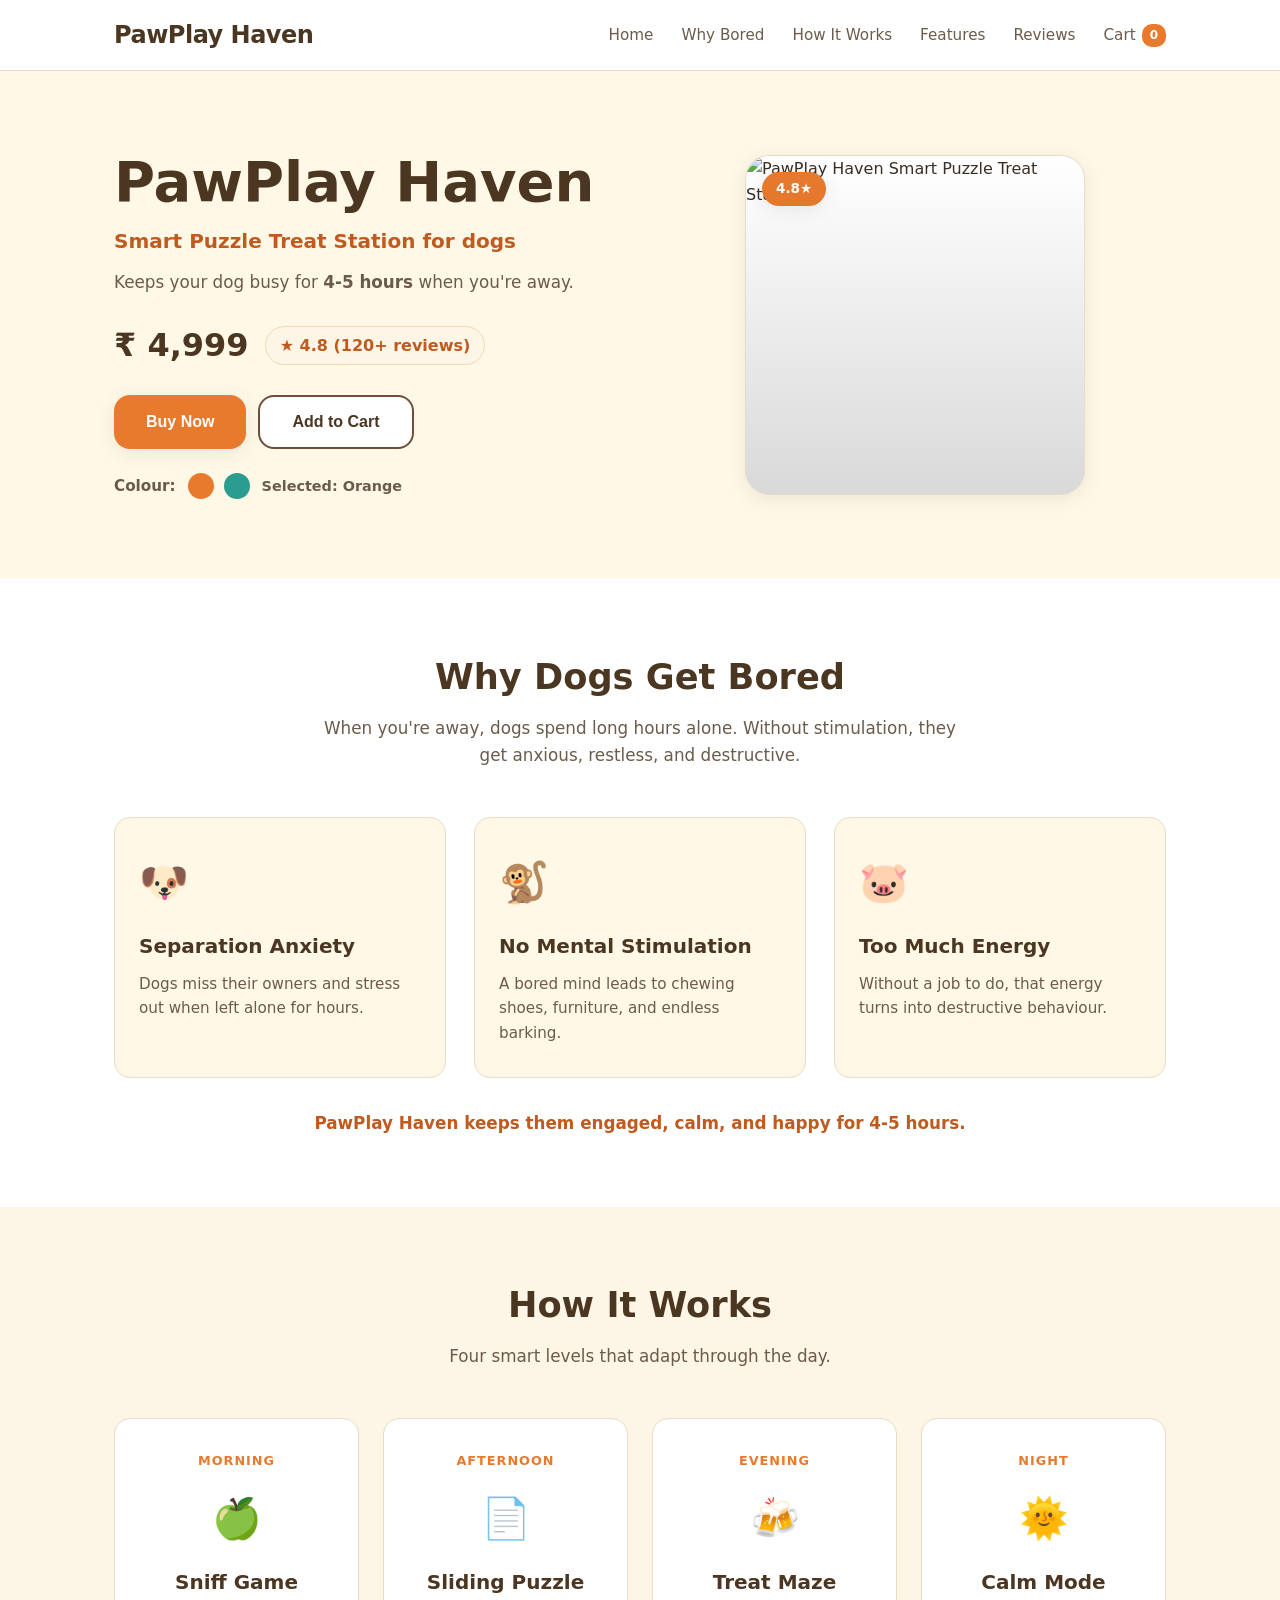
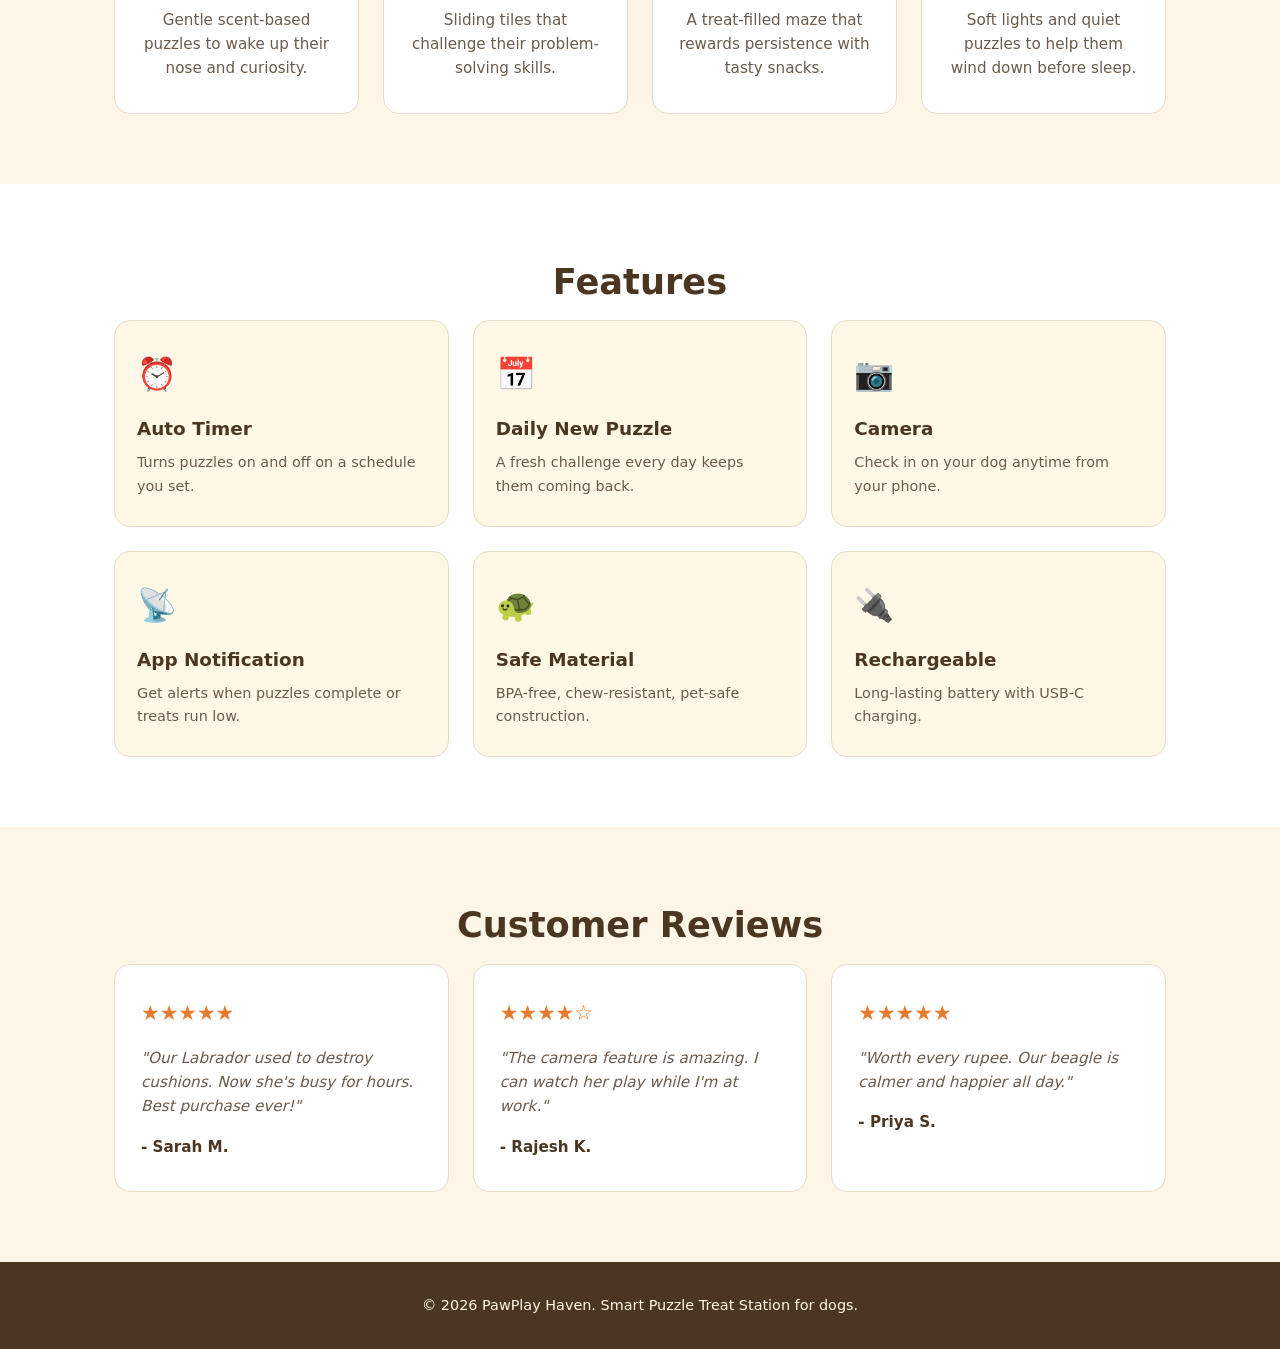
==== index.html @ de4c468c "Build PawPlay Haven online shop" ====
<!DOCTYPE html>
<html lang="en">
<head>
<meta charset="UTF-8">
<meta name="viewport" content="width=device-width, initial-scale=1.0">
<title>PawPlay Haven - Smart Puzzle Treat Station</title>
<link rel="stylesheet" href="styles.css">
</head>
<body>
<header class="header">
<nav class="nav">
<div class="logo">PawPlay Haven</div>
<ul class="nav-links">
<li><a href="#home">Home</a></li>
<li><a href="#bored">Why Bored</a></li>
<li><a href="#works">How It Works</a></li>
<li><a href="#features">Features</a></li>
<li><a href="#reviews">Reviews</a></li>
<li><a href="cart.html" class="nav-cart">Cart <span id="cart-count">0</span></a></li>
</ul>
<div class="nav-mobile" id="nav-mobile">&#9776;</div>
</nav>
</header>

<section id="home" class="hero">
<div class="hero-content">
<h1>PawPlay Haven</h1>
<p class="tagline">Smart Puzzle Treat Station for dogs</p>
<p class="desc">Keeps your dog busy for <strong>4-5 hours</strong> when you're away.</p>
<div class="price-box">
<span class="price">&#8377; 4,999</span>
<span class="rating">&#9733; 4.8 (120+ reviews)</span>
</div>
<div class="hero-actions">
<button class="btn-buy" onclick="goToCheckout()">Buy Now</button>
<button class="btn-cart" onclick="addToCart()">Add to Cart</button>
</div>
<div class="colours">
<span class="label">Colour:</span>
<div class="colour-swatches">
<div class="swatch swatch-orange" data-colour="Orange" onclick="selectColour(this,'Orange')"></div>
<div class="swatch swatch-teal" data-colour="Teal" onclick="selectColour(this,'Teal')"></div>
</div>
<span id="selected-colour" class="selected-colour">Selected: Orange</span>
</div>
</div>
<div class="hero-image">
<div class="product-card">
<div class="product-badge">4.8&#9733;</div>
<img src="https://images.unsplash.com/photo-1585110396000-9ff1a3c3b35d?w=500&q=80" alt="PawPlay Haven Smart Puzzle Treat Station" class="product-img">
<div class="product-overlay"></div>
</div>
</div>
</section>

<section id="bored" class="section section-bored">
<div class="container">
<h2 class="section-title">Why Dogs Get Bored</h2>
<p class="section-intro">When you're away, dogs spend long hours alone. Without stimulation, they get anxious, restless, and destructive.</p>
<div class="bored-grid">
<div class="bored-card">
<div class="bored-icon">&#128054;</div>
<h3>Separation Anxiety</h3>
<p>Dogs miss their owners and stress out when left alone for hours.</p>
</div>
<div class="bored-card">
<div class="bored-icon">&#128018;</div>
<h3>No Mental Stimulation</h3>
<p>A bored mind leads to chewing shoes, furniture, and endless barking.</p>
</div>
<div class="bored-card">
<div class="bored-icon">&#128055;</div>
<h3>Too Much Energy</h3>
<p>Without a job to do, that energy turns into destructive behaviour.</p>
</div>
</div>
<p class="bored-note">PawPlay Haven keeps them engaged, calm, and happy for 4-5 hours.</p>
</div>
</section>

<section id="works" class="section section-works">
<div class="container">
<h2 class="section-title">How It Works</h2>
<p class="section-intro">Four smart levels that adapt through the day.</p>
<div class="levels-grid">
<div class="level-card">
<div class="level-badge">Morning</div>
<div class="level-icon">&#127823;</div>
<h3>Sniff Game</h3>
<p>Gentle scent-based puzzles to wake up their nose and curiosity.</p>
</div>
<div class="level-card">
<div class="level-badge">Afternoon</div>
<div class="level-icon">&#128196;</div>
<h3>Sliding Puzzle</h3>
<p>Sliding tiles that challenge their problem-solving skills.</p>
</div>
<div class="level-card">
<div class="level-badge">Evening</div>
<div class="level-icon">&#127867;</div>
<h3>Treat Maze</h3>
<p>A treat-filled maze that rewards persistence with tasty snacks.</p>
</div>
<div class="level-card">
<div class="level-badge">Night</div>
<div class="level-icon">&#127774;</div>
<h3>Calm Mode</h3>
<p>Soft lights and quiet puzzles to help them wind down before sleep.</p>
</div>
</div>
</div>
</section>

<section id="features" class="section section-features">
<div class="container">
<h2 class="section-title">Features</h2>
<div class="features-grid">
<div class="feature-card">
<div class="feature-icon">&#9200;</div>
<h3>Auto Timer</h3>
<p>Turns puzzles on and off on a schedule you set.</p>
</div>
<div class="feature-card">
<div class="feature-icon">&#128197;</div>
<h3>Daily New Puzzle</h3>
<p>A fresh challenge every day keeps them coming back.</p>
</div>
<div class="feature-card">
<div class="feature-icon">&#128247;</div>
<h3>Camera</h3>
<p>Check in on your dog anytime from your phone.</p>
</div>
<div class="feature-card">
<div class="feature-icon">&#128225;</div>
<h3>App Notification</h3>
<p>Get alerts when puzzles complete or treats run low.</p>
</div>
<div class="feature-card">
<div class="feature-icon">&#128034;</div>
<h3>Safe Material</h3>
<p>BPA-free, chew-resistant, pet-safe construction.</p>
</div>
<div class="feature-card">
<div class="feature-icon">&#128268;</div>
<h3>Rechargeable</h3>
<p>Long-lasting battery with USB-C charging.</p>
</div>
</div>
</div>
</section>

<section id="reviews" class="section section-reviews">
<div class="container">
<h2 class="section-title">Customer Reviews</h2>
<div class="reviews-grid">
<div class="review-card">
<div class="review-stars">&#9733;&#9733;&#9733;&#9733;&#9733;</div>
<p class="review-text">"Our Labrador used to destroy cushions. Now she's busy for hours. Best purchase ever!"</p>
<p class="review-author">- Sarah M.</p>
</div>
<div class="review-card">
<div class="review-stars">&#9733;&#9733;&#9733;&#9733;&#9734;</div>
<p class="review-text">"The camera feature is amazing. I can watch her play while I'm at work."</p>
<p class="review-author">- Rajesh K.</p>
</div>
<div class="review-card">
<div class="review-stars">&#9733;&#9733;&#9733;&#9733;&#9733;</div>
<p class="review-text">"Worth every rupee. Our beagle is calmer and happier all day."</p>
<p class="review-author">- Priya S.</p>
</div>
</div>
</div>
</section>

<footer class="footer">
<div class="container">
<p>&copy; 2026 PawPlay Haven. Smart Puzzle Treat Station for dogs.</p>
</div>
</footer>

<script src="script.js"></script>
</body>
</html>
---- styles.css ----
* {
  margin: 0;
  padding: 0;
  box-sizing: border-box;
}

:root {
  --orange: #E87A2E;
  --orange-dark: #C05A1E;
  --cream: #FFF8E7;
  --cream-light: #FDF5E6;
  --brown: #6F4E37;
  --brown-dark: #4B3621;
  --teal: #2A9D8F;
  --text: #3A2E24;
  --text-light: #6B5B4B;
  --white: #FFFFFF;
  --shadow: 0 4px 20px rgba(0,0,0,0.08);
  --radius: 16px;
}

html {
  scroll-behavior: smooth;
}

body {
  font-family: 'Segoe UI', system-ui, -apple-system, sans-serif;
  color: var(--text);
  background: var(--cream);
  line-height: 1.6;
}

.container {
  max-width: 1100px;
  margin: 0 auto;
  padding: 0 24px;
}

/* Header */
.header {
  background: var(--white);
  border-bottom: 1px solid #E8DCC8;
  position: sticky;
  top: 0;
  z-index: 100;
}

.nav {
  display: flex;
  align-items: center;
  justify-content: space-between;
  padding: 16px 24px;
  max-width: 1100px;
  margin: 0 auto;
}

.logo {
  font-size: 1.5rem;
  font-weight: 800;
  color: var(--brown-dark);
  letter-spacing: -0.5px;
}

.nav-links {
  display: flex;
  align-items: center;
  gap: 28px;
  list-style: none;
}

.nav-links a {
  text-decoration: none;
  color: var(--text-light);
  font-weight: 500;
  font-size: 0.95rem;
  transition: color 0.2s;
}

.nav-links a:hover {
  color: var(--orange);
}

.nav-links a.active {
  color: var(--orange);
}

.nav-cart {
  display: flex;
  align-items: center;
  gap: 6px;
}

.nav-cart span {
  background: var(--orange);
  color: var(--white);
  font-size: 0.75rem;
  padding: 2px 8px;
  border-radius: 10px;
  font-weight: 700;
}

.nav-mobile {
  display: none;
  font-size: 1.5rem;
  color: var(--brown-dark);
  cursor: pointer;
}

/* Hero */
.hero {
  display: grid;
  grid-template-columns: 1fr 1fr;
  gap: 48px;
  align-items: center;
  padding: 80px 24px;
  max-width: 1100px;
  margin: 0 auto;
}

.hero-content h1 {
  font-size: 3.5rem;
  color: var(--brown-dark);
  line-height: 1.1;
  margin-bottom: 12px;
}

.tagline {
  font-size: 1.25rem;
  color: var(--orange-dark);
  font-weight: 700;
  margin-bottom: 12px;
}

.desc {
  font-size: 1.05rem;
  color: var(--text-light);
  margin-bottom: 24px;
}

.price-box {
  display: flex;
  align-items: center;
  gap: 16px;
  margin-bottom: 24px;
}

.price {
  font-size: 2rem;
  font-weight: 800;
  color: var(--brown-dark);
}

.rating {
  font-size: 1rem;
  color: var(--orange-dark);
  font-weight: 700;
  background: var(--cream-light);
  padding: 6px 14px;
  border-radius: 24px;
  border: 1px solid #F3D9B0;
}

.hero-actions {
  display: flex;
  gap: 12px;
  margin-bottom: 24px;
}

.btn-buy {
  background: var(--orange);
  color: var(--white);
  border: none;
  padding: 16px 32px;
  font-size: 1rem;
  font-weight: 700;
  border-radius: var(--radius);
  cursor: pointer;
  box-shadow: var(--shadow);
  transition: transform 0.2s, background 0.2s;
}

.btn-buy:hover {
  background: var(--orange-dark);
  transform: translateY(-2px);
}

.btn-cart {
  background: var(--white);
  color: var(--brown-dark);
  border: 2px solid var(--brown);
  padding: 16px 32px;
  font-size: 1rem;
  font-weight: 700;
  border-radius: var(--radius);
  cursor: pointer;
  transition: transform 0.2s, background 0.2s;
}

.btn-cart:hover {
  background: var(--cream-light);
  transform: translateY(-2px);
}

.colours {
  display: flex;
  align-items: center;
  gap: 12px;
}

.label {
  font-size: 0.95rem;
  color: var(--text-light);
  font-weight: 600;
}

.colour-swatches {
  display: flex;
  gap: 10px;
}

.swatch {
  width: 26px;
  height: 26px;
  border-radius: 50%;
  cursor: pointer;
  border: 3px solid transparent;
  transition: all 0.2s;
}

.swatch.swatch-orange { background: var(--orange); }
.swatch.swatch-teal { background: var(--teal); }

.swatch:hover {
  transform: scale(1.1);
  border-color: var(--brown-dark);
}

.swatch.selected {
  border-color: var(--brown-dark);
  box-shadow: 0 0 0 3px rgba(255,255,255,0.9);
}

.selected-colour {
  font-size: 0.9rem;
  color: var(--text-light);
  font-weight: 600;
}

.hero-image {
  display: flex;
  justify-content: center;
}

.product-card {
  position: relative;
  width: 340px;
  height: 340px;
  background: var(--white);
  border-radius: 24px;
  box-shadow: var(--shadow);
  overflow: hidden;
  border: 1px solid #E8DCC8;
}

.product-badge {
  position: absolute;
  top: 16px;
  left: 16px;
  background: var(--orange);
  color: var(--white);
  font-size: 0.85rem;
  font-weight: 800;
  padding: 6px 14px;
  border-radius: 20px;
  box-shadow: var(--shadow);
}

.product-img {
  width: 100%;
  height: 100%;
  object-fit: cover;
  display: block;
}

.product-overlay {
  position: absolute;
  inset: 0;
  background: linear-gradient(to bottom, transparent, rgba(0,0,0,0.15));
}

/* Sections */
.section {
  padding: 70px 24px;
}

.section-title {
  text-align: center;
  font-size: 2.2rem;
  color: var(--brown-dark);
  margin-bottom: 10px;
}

.section-intro {
  text-align: center;
  color: var(--text-light);
  max-width: 650px;
  margin: 0 auto 48px;
  font-size: 1.05rem;
}

/* Why Bored */
.section-bored {
  background: var(--white);
}

.bored-grid {
  display: grid;
  grid-template-columns: repeat(3, 1fr);
  gap: 28px;
}

.bored-card {
  background: var(--cream);
  padding: 32px 24px;
  border-radius: var(--radius);
  border: 1px solid #E8DCC8;
  transition: transform 0.2s, box-shadow 0.2s;
}

.bored-card:hover {
  transform: translateY(-4px);
  box-shadow: var(--shadow);
}

.bored-icon {
  font-size: 2.5rem;
  margin-bottom: 16px;
  display: block;
}

.bored-card h3 {
  font-size: 1.25rem;
  color: var(--brown-dark);
  margin-bottom: 10px;
}

.bored-card p {
  color: var(--text-light);
  font-size: 0.95rem;
}

.bored-note {
  text-align: center;
  margin-top: 32px;
  font-size: 1.05rem;
  color: var(--orange-dark);
  font-weight: 600;
}

/* How It Works */
.section-works {
  background: var(--cream-light);
}

.levels-grid {
  display: grid;
  grid-template-columns: repeat(4, 1fr);
  gap: 24px;
}

.level-card {
  background: var(--white);
  padding: 32px 24px;
  border-radius: var(--radius);
  border: 1px solid #E8DCC8;
  text-align: center;
  transition: transform 0.2s;
}

.level-card:hover {
  transform: translateY(-4px);
}

.level-badge {
  font-size: 0.8rem;
  font-weight: 800;
  text-transform: uppercase;
  letter-spacing: 1px;
  color: var(--orange);
  margin-bottom: 14px;
  display: block;
}

.level-icon {
  font-size: 2.5rem;
  margin-bottom: 16px;
  display: block;
}

.level-card h3 {
  font-size: 1.25rem;
  color: var(--brown-dark);
  margin-bottom: 10px;
}

.level-card p {
  color: var(--text-light);
  font-size: 0.95rem;
}

/* Features */
.section-features {
  background: var(--white);
}

.features-grid {
  display: grid;
  grid-template-columns: repeat(3, 1fr);
  gap: 24px;
}

.feature-card {
  background: var(--cream);
  padding: 28px 22px;
  border-radius: var(--radius);
  border: 1px solid #E8DCC8;
}

.feature-icon {
  font-size: 2rem;
  margin-bottom: 14px;
  display: block;
}

.feature-card h3 {
  font-size: 1.15rem;
  color: var(--brown-dark);
  margin-bottom: 8px;
}

.feature-card p {
  color: var(--text-light);
  font-size: 0.9rem;
}

/* Reviews */
.section-reviews {
  background: var(--cream-light);
}

.reviews-grid {
  display: grid;
  grid-template-columns: repeat(3, 1fr);
  gap: 24px;
}

.review-card {
  background: var(--white);
  padding: 32px 26px;
  border-radius: var(--radius);
  border: 1px solid #E8DCC8;
}

.review-stars {
  color: var(--orange);
  font-size: 1.3rem;
  margin-bottom: 16px;
}

.review-text {
  color: var(--text-light);
  font-size: 0.95rem;
  margin-bottom: 16px;
  font-style: italic;
}

.review-author {
  color: var(--brown-dark);
  font-weight: 700;
  font-size: 0.95rem;
}

/* Cart */
.cart-section {
  background: var(--cream);
}

.cart-wrapper {
  display: grid;
  grid-template-columns: 2fr 400px;
  gap: 32px;
  align-items: start;
}

#cart-items {
  min-height: 200px;
}

.cart-item {
  background: var(--white);
  border: 1px solid #E8DCC8;
  border-radius: var(--radius);
  padding: 20px;
  display: flex;
  gap: 16px;
  align-items: center;
  margin-bottom: 16px;
}

.cart-item-img {
  width: 80px;
  height: 80px;
  border-radius: 12px;
  object-fit: cover;
  background: var(--cream-light);
}

.cart-item-info {
  flex: 1;
}

.cart-item-title {
  font-weight: 700;
  color: var(--brown-dark);
  font-size: 1rem;
}

.cart-item-price {
  color: var(--orange-dark);
  font-weight: 700;
  margin-top: 4px;
}

.cart-item-controls {
  display: flex;
  align-items: center;
  gap: 8px;
}

.qty-btn {
  background: var(--cream-light);
  border: 1px solid #E8DCC8;
  width: 32px;
  height: 32px;
  border-radius: 8px;
  cursor: pointer;
  font-weight: 700;
  color: var(--brown-dark);
}

.qty-btn:hover {
  background: var(--orange);
  color: var(--white);
  border-color: var(--orange);
}

.qty-value {
  font-weight: 700;
  min-width: 24px;
  text-align: center;
}

.remove-btn {
  background: none;
  border: none;
  color: var(--text-light);
  cursor: pointer;
  font-size: 1.2rem;
  padding: 4px;
}

.remove-btn:hover {
  color: var(--orange-dark);
}

.summary-card {
  background: var(--white);
  border: 1px solid #E8DCC8;
  border-radius: var(--radius);
  padding: 28px;
  box-shadow: var(--shadow);
}

.summary-card h3 {
  font-size: 1.25rem;
  color: var(--brown-dark);
  margin-bottom: 20px;
}

.summary-row {
  display: flex;
  justify-content: space-between;
  padding: 10px 0;
  border-bottom: 1px solid #F3EBD8;
  color: var(--text-light);
}

.summary-row.total {
  border-bottom: none;
  color: var(--brown-dark);
  font-weight: 800;
  font-size: 1.1rem;
  margin-top: 8px;
  padding-top: 16px;
}

.summary-row .free {
  color: var(--orange-dark);
  font-weight: 700;
}

.btn-checkout {
  width: 100%;
  background: var(--orange);
  color: var(--white);
  border: none;
  padding: 16px;
  font-size: 1rem;
  font-weight: 700;
  border-radius: var(--radius);
  cursor: pointer;
  margin-top: 20px;
  box-shadow: var(--shadow);
  transition: background 0.2s;
}

.btn-checkout:hover {
  background: var(--orange-dark);
}

.btn-checkout:disabled {
  background: #BFA98A;
  cursor: not-allowed;
}

.cart-empty-msg {
  text-align: center;
  color: var(--text-light);
  margin-top: 40px;
  font-size: 1.1rem;
}

/* Checkout */
.checkout-section {
  background: var(--cream);
}

.checkout-wrapper {
  display: grid;
  grid-template-columns: 1fr 380px;
  gap: 32px;
  align-items: start;
}

.form-group {
  margin-bottom: 20px;
}

.form-group label {
  display: block;
  margin-bottom: 6px;
  font-weight: 600;
  color: var(--text);
  font-size: 0.95rem;
}

.req {
  color: var(--orange-dark);
}

.form-group input,
.form-group select,
.form-group textarea {
  width: 100%;
  padding: 12px 14px;
  border: 1px solid #D8C7AE;
  border-radius: 10px;
  font-size: 0.95rem;
  font-family: inherit;
  background: var(--white);
}

.form-group input:focus,
.form-group select:focus,
.form-group textarea:focus {
  outline: none;
  border-color: var(--orange);
}

.form-row {
  display: grid;
  grid-template-columns: 1fr 1fr;
  gap: 16px;
  margin-bottom: 20px;
}

.payment-options {
  display: flex;
  gap: 16px;
  margin-top: 8px;
}

.payment-option {
  display: flex;
  align-items: center;
  gap: 8px;
  font-size: 0.95rem;
  color: var(--text-light);
  cursor: pointer;
}

.order-total {
  margin-top: 24px;
  padding-top: 20px;
  border-top: 1px solid #F3EBD8;
  display: flex;
  justify-content: space-between;
  font-size: 1.1rem;
  font-weight: 800;
  color: var(--brown-dark);
}

.btn-place-order {
  width: 100%;
  background: var(--orange);
  color: var(--white);
  border: none;
  padding: 16px;
  font-size: 1rem;
  font-weight: 700;
  border-radius: var(--radius);
  cursor: pointer;
  margin-top: 28px;
  box-shadow: var(--shadow);
  transition: background 0.2s;
}

.btn-place-order:hover {
  background: var(--orange-dark);
}

.checkout-sidebar .summary-card h3 {
  font-size: 1.25rem;
  color: var(--brown-dark);
  margin-bottom: 16px;
}

.summary-item {
  display: flex;
  justify-content: space-between;
  padding: 10px 0;
  border-bottom: 1px solid #F3EBD8;
  color: var(--text-light);
  font-size: 0.95rem;
}

.summary-item.total {
  border-bottom: none;
  color: var(--brown-dark);
  font-weight: 800;
  font-size: 1.1rem;
  margin-top: 8px;
  padding-top: 16px;
}

.note {
  margin-top: 16px;
  font-size: 0.85rem;
  color: var(--text-light);
}

/* Success */
.success-section {
  background: var(--cream-light);
  padding: 100px 24px;
}

.success-card {
  max-width: 520px;
  margin: 0 auto;
  text-align: center;
  background: var(--white);
  padding: 48px 36px;
  border-radius: 28px;
  border: 1px solid #E8DCC8;
  box-shadow: var(--shadow);
}

.success-icon {
  font-size: 3.5rem;
  color: var(--orange);
  margin-bottom: 20px;
  display: block;
}

.success-card h2 {
  font-size: 2rem;
  color: var(--brown-dark);
  margin-bottom: 12px;
}

.success-card p {
  color: var(--text-light);
  margin-bottom: 24px;
  font-size: 1.05rem;
}

.order-id {
  background: var(--cream);
  border: 1px solid #E8DCC8;
  border-radius: var(--radius);
  padding: 16px 22px;
  margin-bottom: 28px;
  font-size: 1.1rem;
  color: var(--brown-dark);
  display: inline-block;
}

.btn-back {
  background: var(--orange);
  color: var(--white);
  border: none;
  padding: 14px 32px;
  font-size: 1rem;
  font-weight: 700;
  border-radius: var(--radius);
  cursor: pointer;
  box-shadow: var(--shadow);
  transition: background 0.2s;
}

.btn-back:hover {
  background: var(--orange-dark);
}

/* Footer */
.footer {
  background: var(--brown-dark);
  color: var(--cream);
  padding: 32px 24px;
  text-align: center;
  font-size: 0.9rem;
}

/* Mobile */
@media (max-width: 900px) {
  .hero {
    grid-template-columns: 1fr;
    text-align: center;
    gap: 32px;
  }
  .hero-actions {
    justify-content: center;
  }
  .colours {
    justify-content: center;
  }
  .bored-grid {
    grid-template-columns: 1fr;
  }
  .levels-grid {
    grid-template-columns: repeat(2, 1fr);
  }
  .features-grid {
    grid-template-columns: 1fr;
  }
  .reviews-grid {
    grid-template-columns: 1fr;
  }
  .cart-wrapper,
  .checkout-wrapper {
    grid-template-columns: 1fr;
  }
  .nav-links {
    display: none;
    position: absolute;
    top: 100%;
    left: 0;
    right: 0;
    background: var(--white);
    flex-direction: column;
    padding: 20px;
    gap: 16px;
    border-bottom: 1px solid #E8DCC8;
    box-shadow: var(--shadow);
  }
  .nav-links.open {
    display: flex;
  }
  .nav-mobile {
    display: block;
  }
}
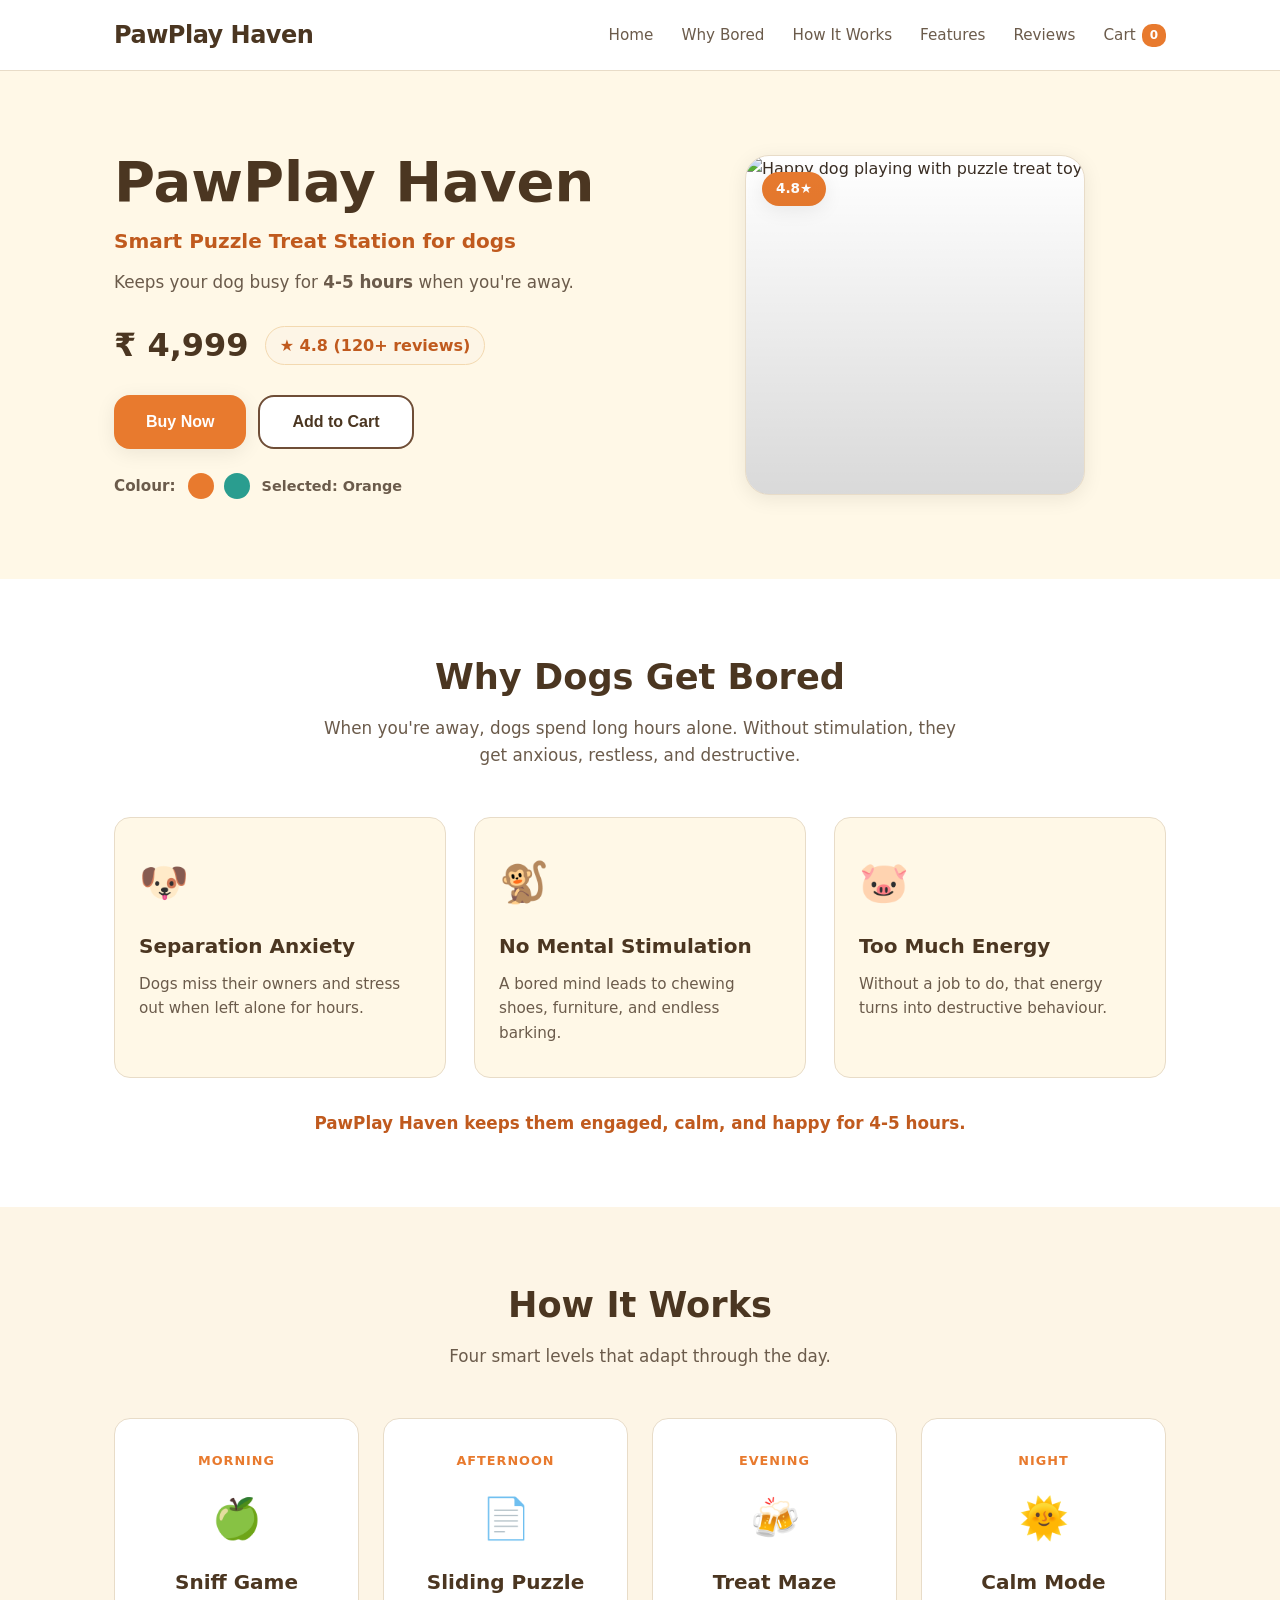
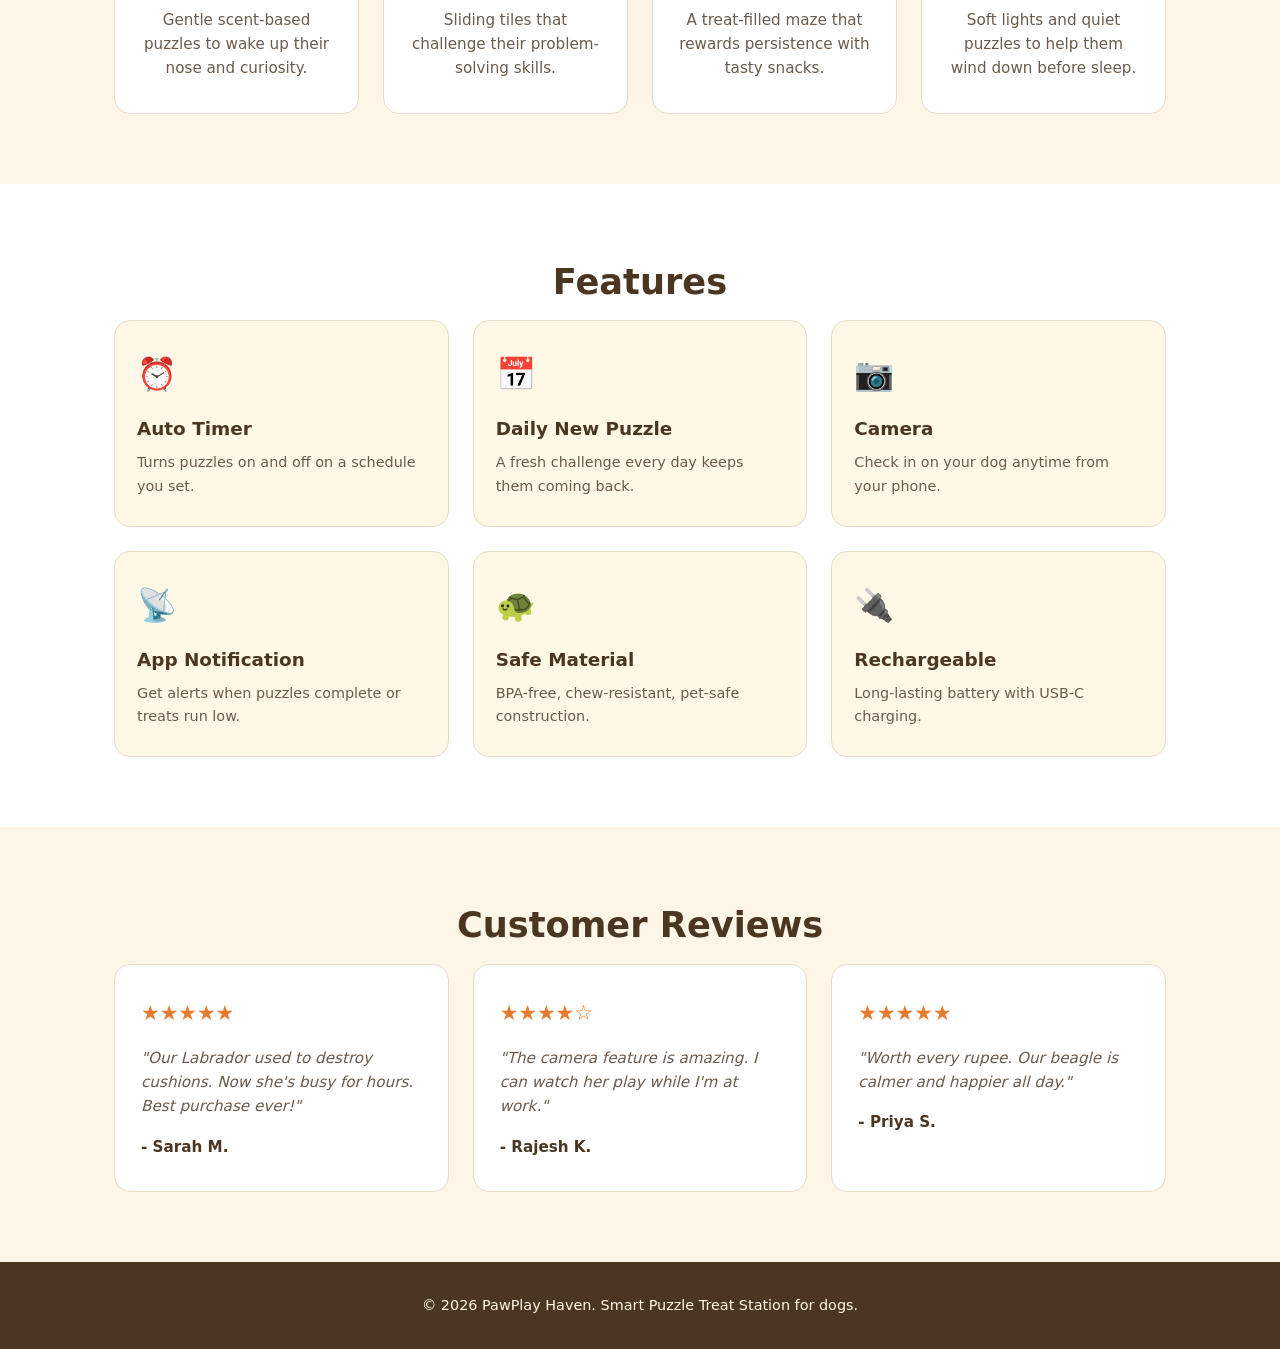
==== commit 684e04bd: "Fix product image with happy dog puzzle toy" ====
--- a/index.html
+++ b/index.html
@@ -47,7 +47,7 @@
 <div class="hero-image">
 <div class="product-card">
 <div class="product-badge">4.8&#9733;</div>
-<img src="https://images.unsplash.com/photo-1585110396000-9ff1a3c3b35d?w=500&q=80" alt="PawPlay Haven Smart Puzzle Treat Station" class="product-img">
+<img src="https://images.unsplash.com/photo-1583511655483-61f9156862e1?w=600&q=80" alt="Happy dog playing with puzzle treat toy" class="product-img">
 <div class="product-overlay"></div>
 </div>
 </div>
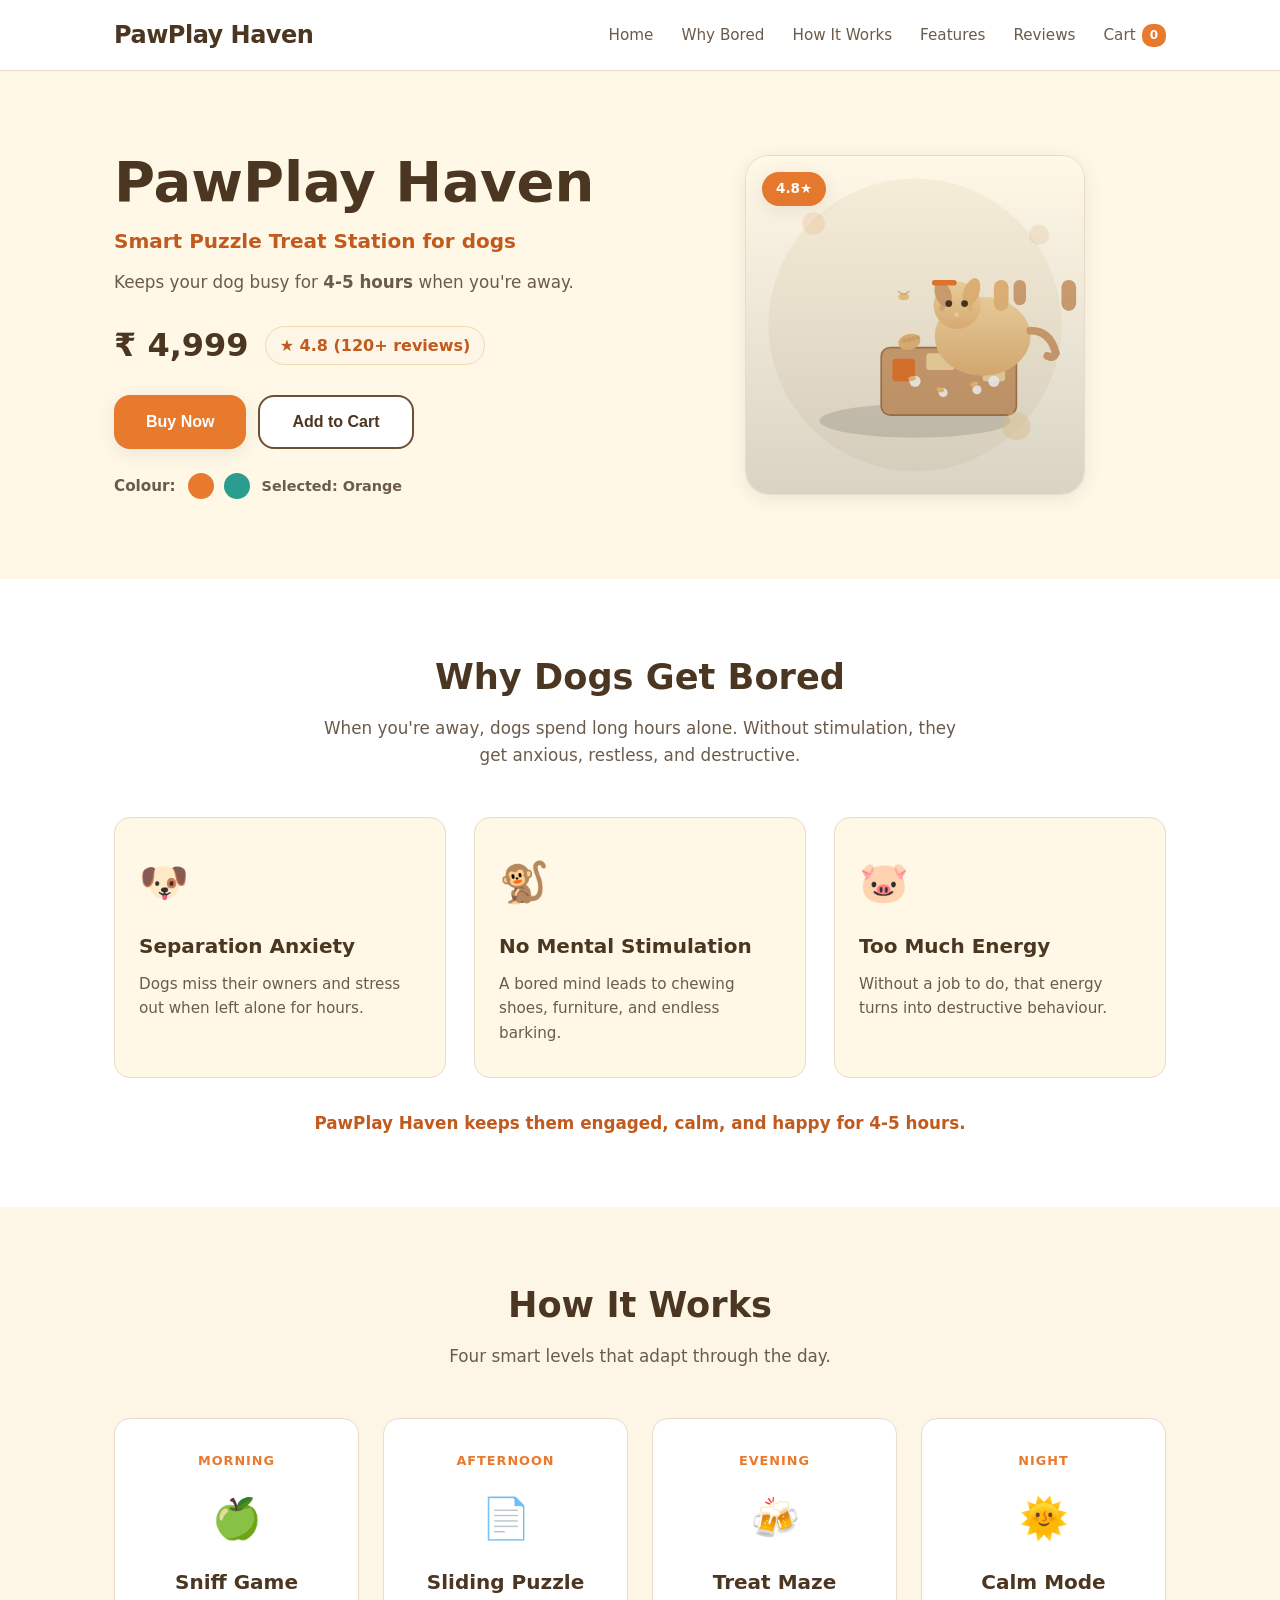
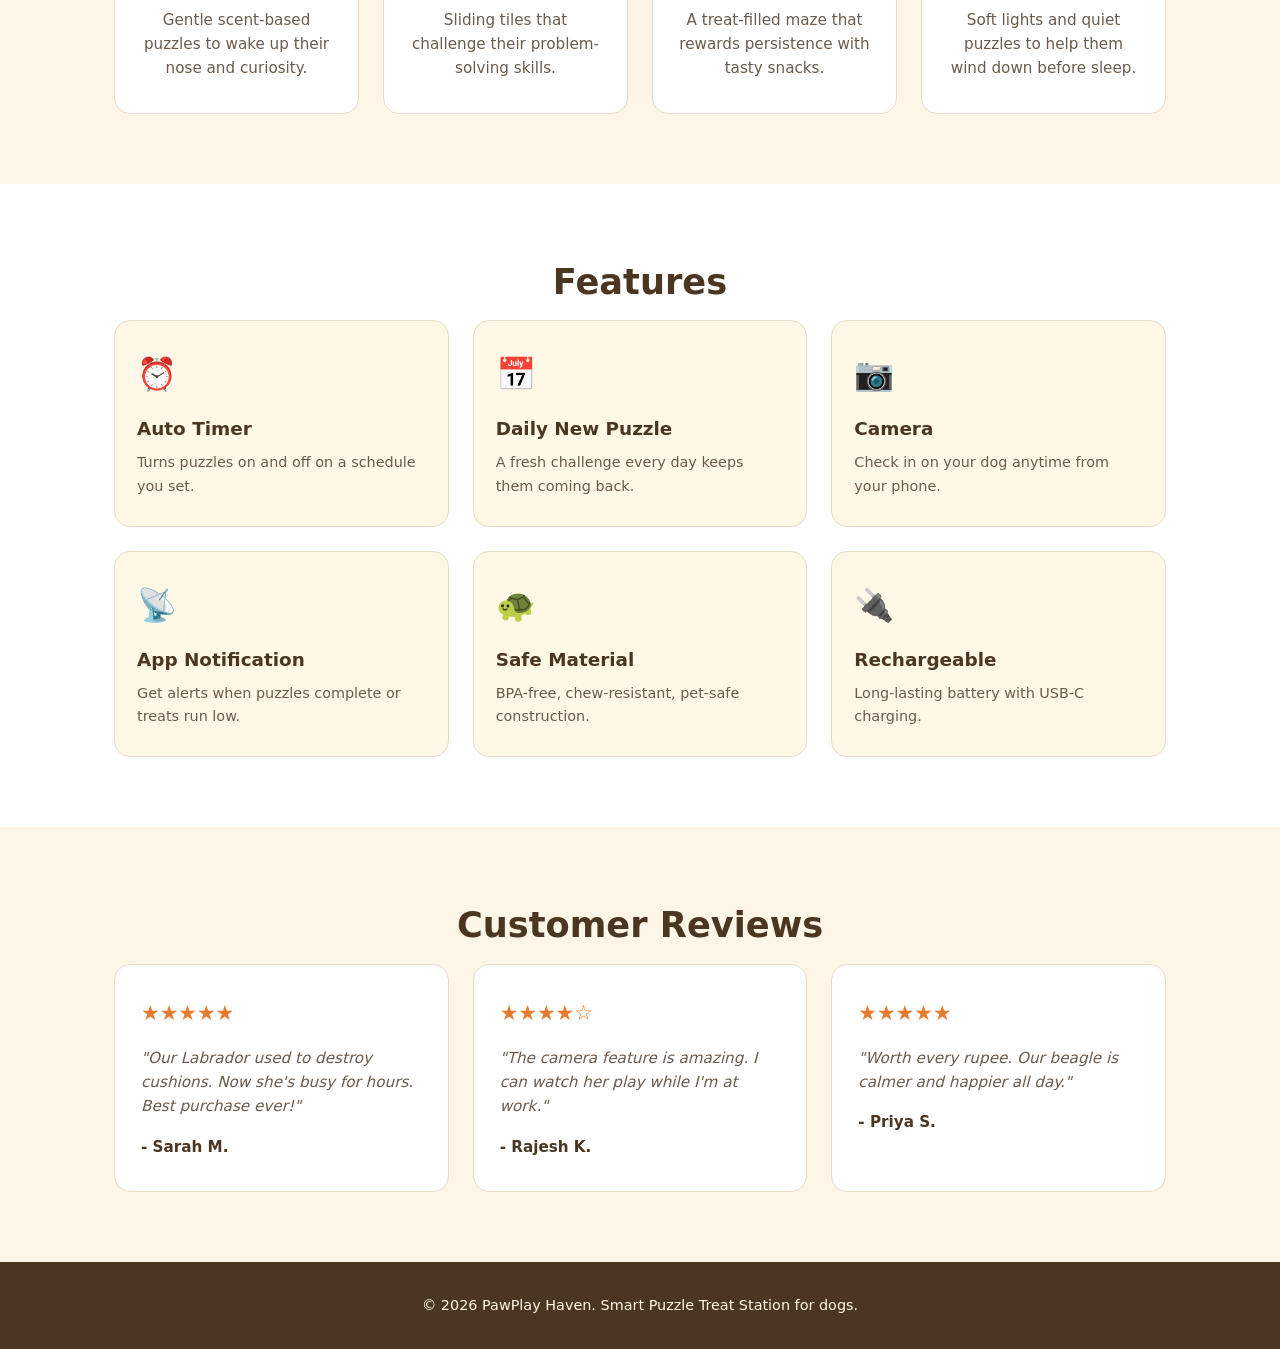
==== commit 9f5ac526: "Use local dog image, remove unsplash links" ====
--- a/index.html
+++ b/index.html
@@ -47,7 +47,7 @@
 <div class="hero-image">
 <div class="product-card">
 <div class="product-badge">4.8&#9733;</div>
-<img src="https://images.unsplash.com/photo-1583511655483-61f9156862e1?w=600&q=80" alt="Happy dog playing with puzzle treat toy" class="product-img">
+<img src="assets/images/dog-puzzle.svg" alt="Happy dog playing with puzzle treat toy" class="product-img">
 <div class="product-overlay"></div>
 </div>
 </div>
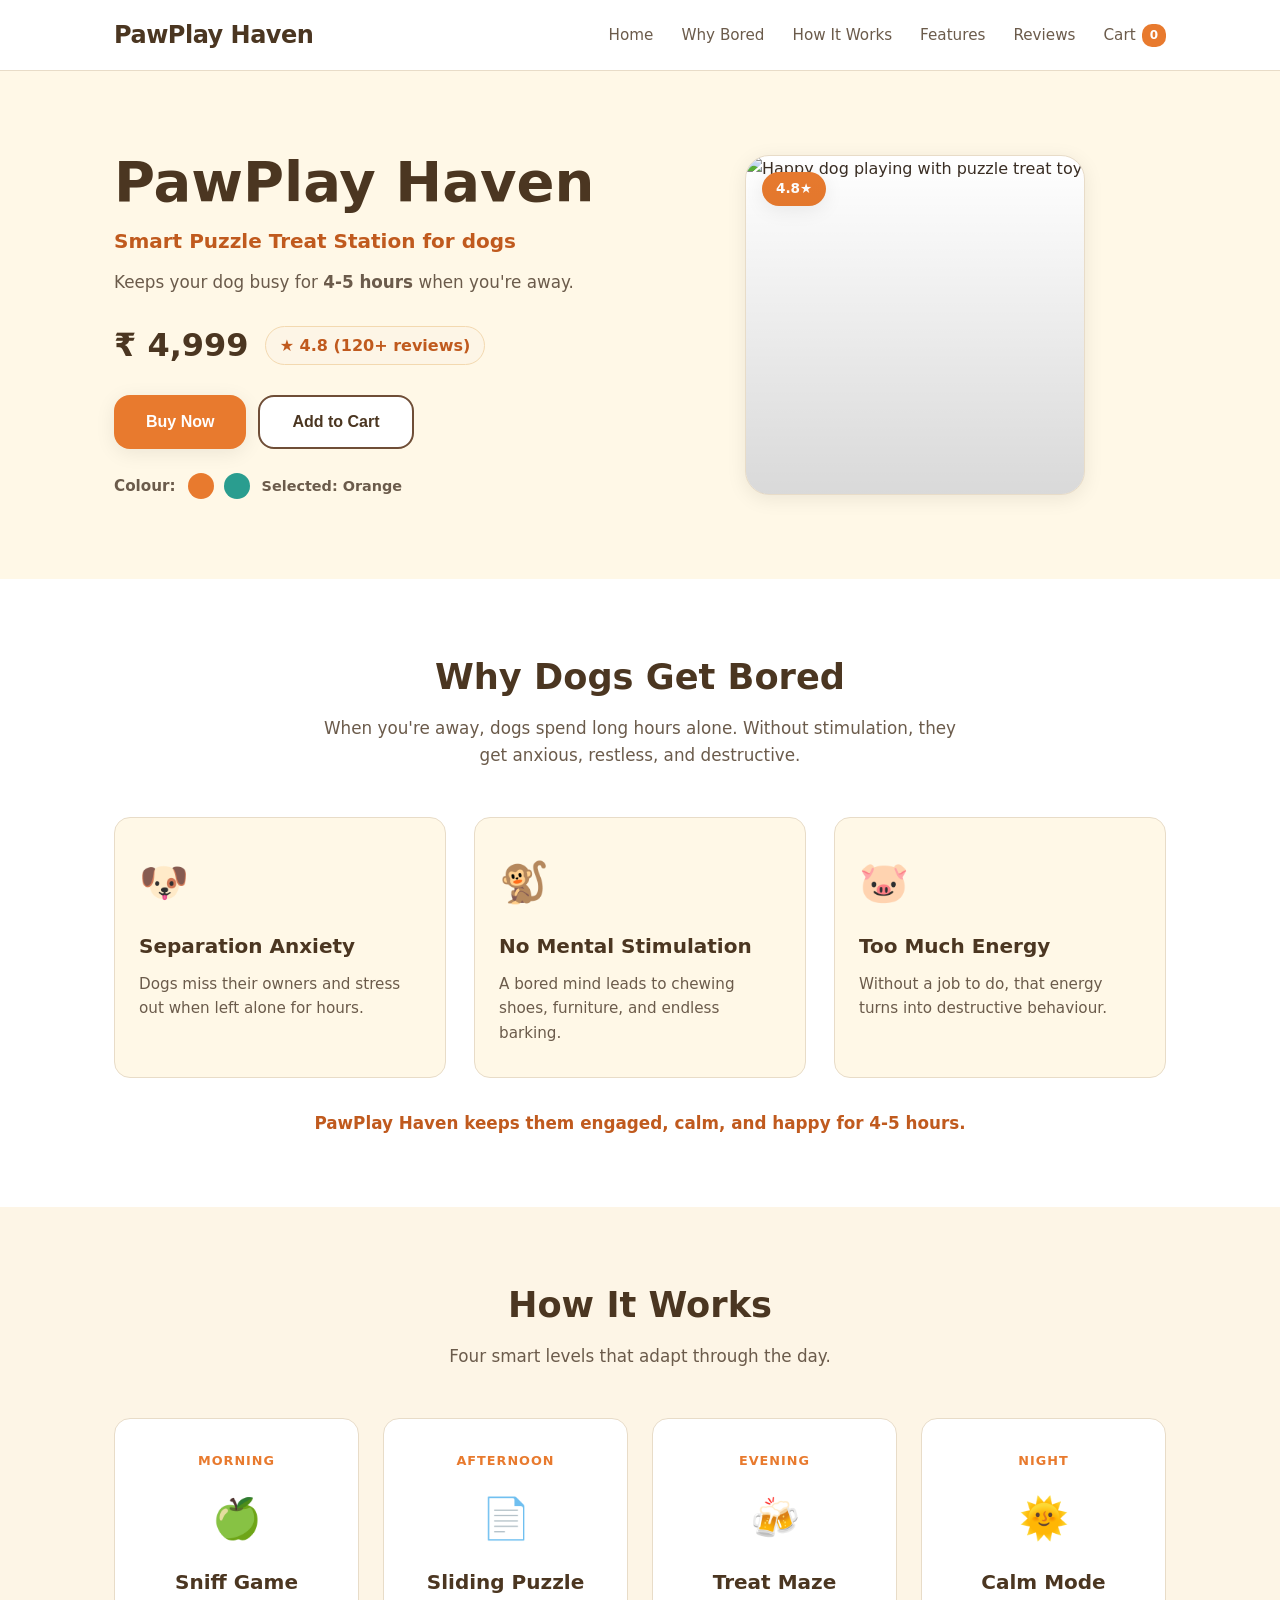
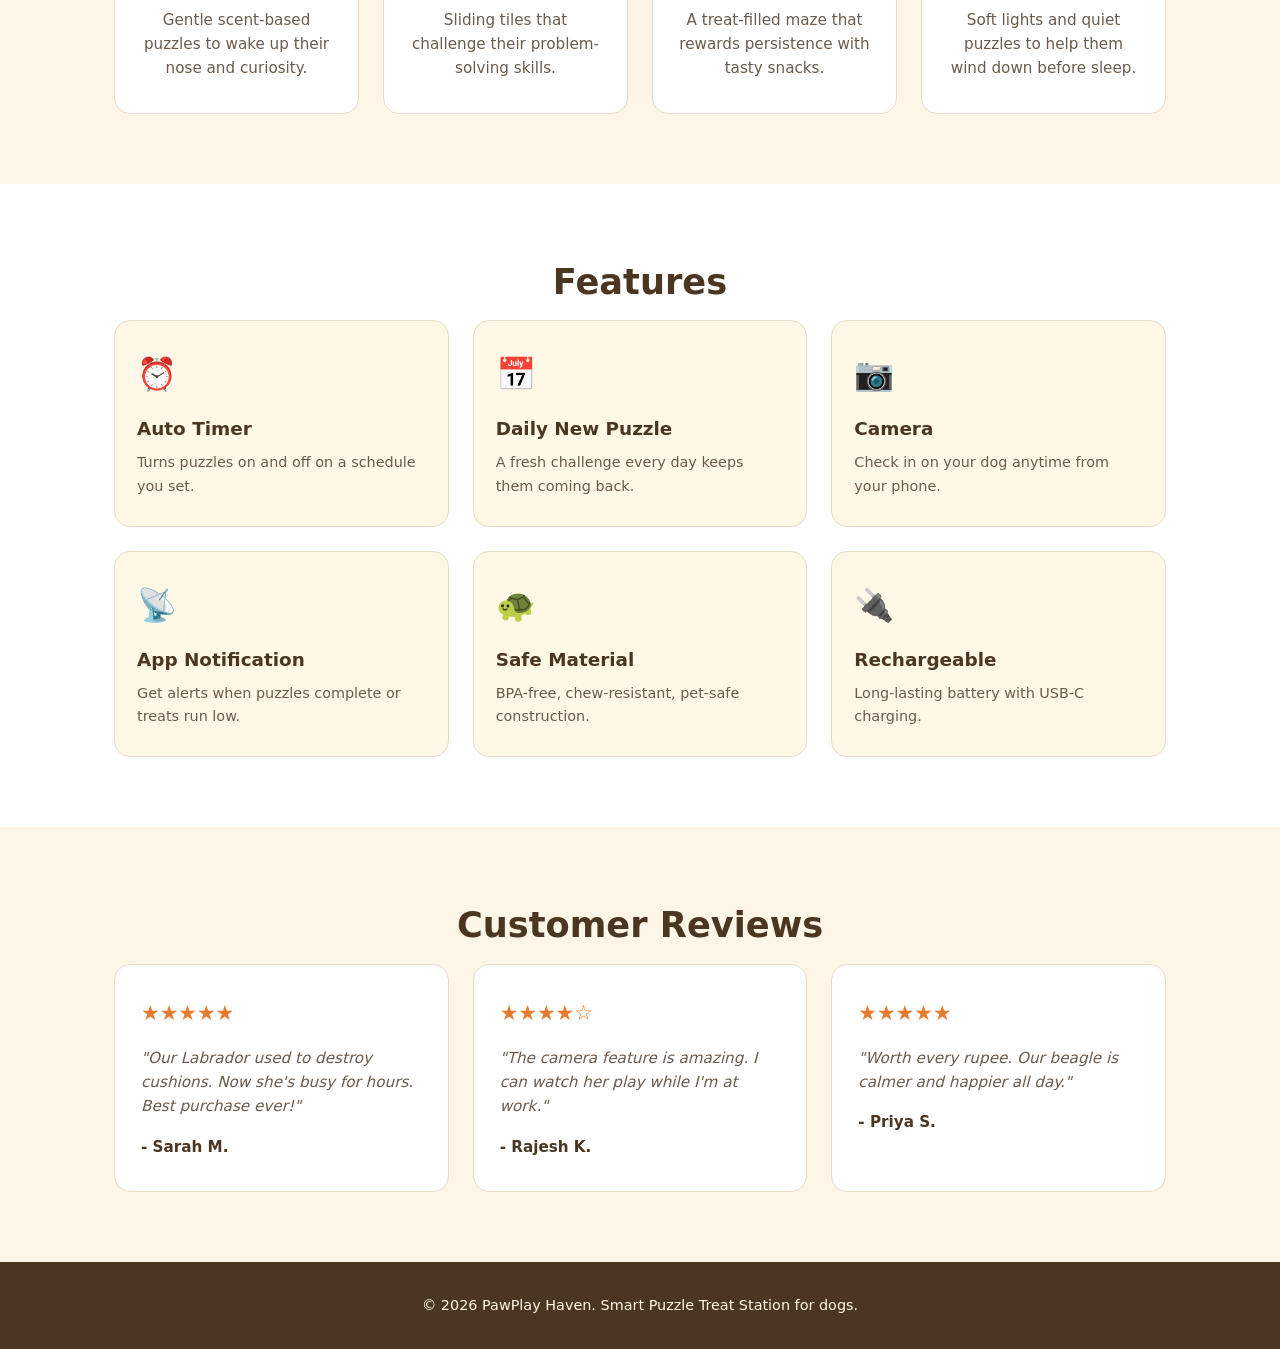
==== commit 5ff3f949: "Use dog.jpeg for product image" ====
--- a/index.html
+++ b/index.html
@@ -47,7 +47,7 @@
 <div class="hero-image">
 <div class="product-card">
 <div class="product-badge">4.8&#9733;</div>
-<img src="assets/images/dog-puzzle.svg" alt="Happy dog playing with puzzle treat toy" class="product-img">
+<img src="dog.jpeg" alt="Happy dog playing with puzzle treat toy" class="product-img">
 <div class="product-overlay"></div>
 </div>
 </div>
